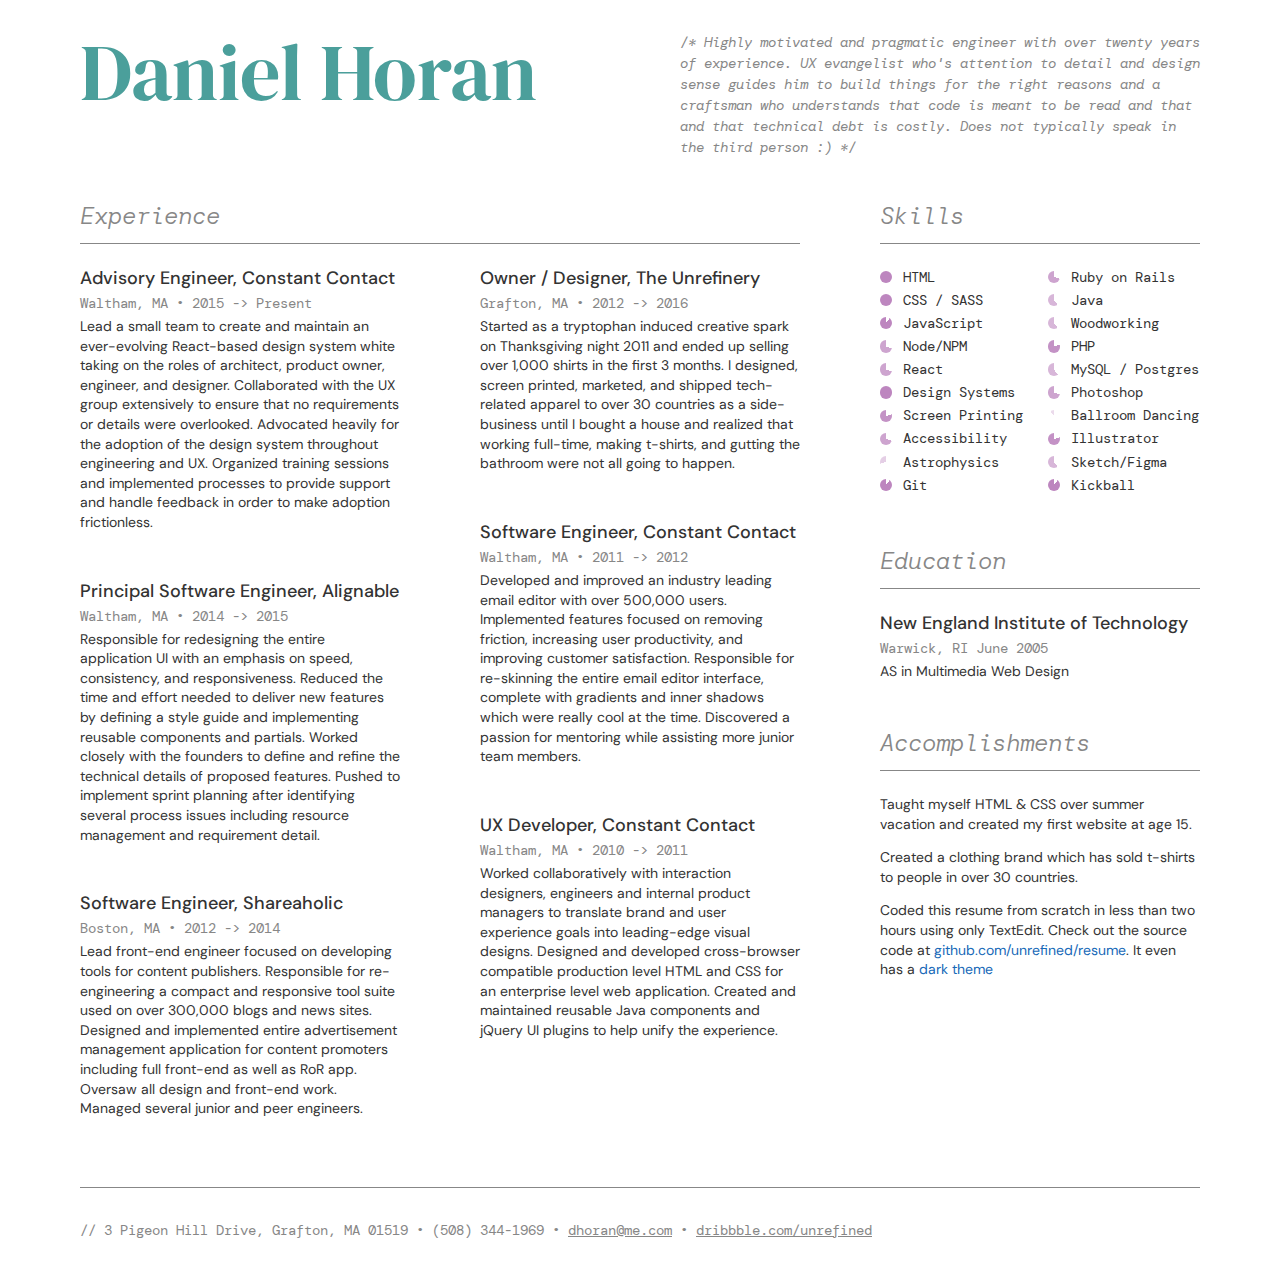
==== index.html @ f0acb0a6 "update content" ====
<!--

Greetings from behind the curtain!

Thanks for stopping by. Please take a look around. I hope that everything is to your liking but remember: nothing lasts, nothing is finished, nothing is perfect.

-->

<html lang="en">
  <head>
    <title>Daniel Horan's Resume</title>
    <meta charset="utf-8" />
    <meta name="viewport" content="width=device-width, initial-scale=1.0" />
    <link href="https://fonts.gstatic.com" rel="preconnect">
    <link
      href="https://fonts.googleapis.com/css2?family=DM+Mono:ital,wght@0,300;0,400;0,500;1,300;1,400;1,500&display=swap"
      rel="stylesheet">
    <link href="https://fonts.googleapis.com/css2?family=DM+Serif+Display:ital@0;1&display=swap" rel="stylesheet">
    <link
      href="https://fonts.googleapis.com/css2?family=DM+Sans:ital,wght@0,400;0,500;0,700;1,400;1,500;1,700&family=DM+Serif+Display:ital@0;1&display=swap"
      rel="stylesheet">
    <link rel="stylesheet" href="main.css">
    <script>
      const switchTheme = (e) => {
        const toggle = document.getElementById('toggle');
        toggle.innerText = toggle.innerText === 'light theme' ? 'dark theme' : 'light theme';
        document.body.className = document.body.className === '' ? 'dark' : '';
    }
    </script>
  </head>
  <body>
    <div class="grid-container">
      <h1 class="name" onClick="switchTheme(event)">Daniel <span>Horan</span></h1>
      <blockquote class="quote">/* Highly motivated and pragmatic engineer with over twenty years of experience. UX evangelist who's attention to detail and design sense guides him to build things for the right reasons and a craftsman who understands that code is meant to be read and that and that technical debt is costly. Does not typically speak in the third person :) */
      </blockquote>
      <main class="main">
        <section>
          <h2>Experience</h2>

          <div class="experience">
            <article>
              <h3>Advisory Engineer, Constant Contact</h3>
              <h4>Waltham, MA • 2015 -> Present</h4>
              <p>Lead a small team to create and maintain an ever-evolving React-based design system white taking on the roles of architect, product owner, engineer, and designer. Collaborated with the UX group extensively to ensure that no requirements or details were overlooked. Advocated heavily for the adoption of the design system throughout engineering and UX. Organized training sessions and implemented processes to provide support and handle feedback in order to make adoption frictionless.</p>
            </article>

            <article>
              <h3>Principal Software Engineer, Alignable</h3>
              <h4>Waltham, MA • 2014 -> 2015</h4>
              <p>Responsible for redesigning the entire application UI with an emphasis on speed, consistency, and responsiveness. Reduced the time and effort needed to deliver new features by defining a style guide and implementing reusable components and partials. Worked closely with the founders to define and refine the technical details of proposed features. Pushed to implement sprint planning after identifying several process issues including resource management and requirement detail.</p>
            </article>

            <article>
              <h3>Software Engineer, Shareaholic</h3>
              <h4>Boston, MA • 2012 -> 2014</h4>
              <p>Lead front-end engineer focused on developing tools for content publishers. Responsible for re-engineering a compact and responsive tool suite used on over 300,000 blogs and news sites. Designed and implemented entire advertisement management application for content promoters including full front-end as well as RoR app. Oversaw all design and front-end work. Managed several junior and peer engineers.</p>
            </article>

            <article>
              <h3>Owner / Designer, The Unrefinery</h3>
              <h4>Grafton, MA • 2012 -> 2016</h4>
              <p>Started as a tryptophan induced creative spark on Thanksgiving night 2011 and ended up selling over 1,000 shirts in the first 3 months. I designed, screen printed, marketed, and shipped tech-related apparel to over 30 countries as a side-business until I bought a house and realized that working full-time, making t-shirts, and gutting the bathroom were not all going to happen.</p>
            </article>

            <article>
              <h3>Software Engineer, Constant Contact</h3>
              <h4>Waltham, MA • 2011 -> 2012</h4>
              <p>Developed and improved an industry leading email editor with over 500,000 users. Implemented features focused on removing friction, increasing user productivity, and improving customer satisfaction. Responsible for re-skinning the entire email editor interface, complete with gradients and inner shadows which were really cool at the time. Discovered a passion for mentoring while assisting more junior team members.</p>
            </article>

            <article>
              <h3>UX Developer, Constant Contact</h3>
              <h4>Waltham, MA • 2010 -> 2011</h4>
              <p>Worked collaboratively with interaction designers, engineers and internal product managers to translate brand and user experience goals into leading-edge visual designs. Designed and developed cross-browser compatible production level HTML and CSS for an enterprise level web application. Created and maintained reusable Java components and jQuery UI plugins to help unify the experience.</p>
            </article>

          </div>
        </section>
      </main>

      <aside class="aside">
        <section>
          <h2>Skills</h2>
          <ul class="skills">
            <li data-proficiency="100">HTML</li>
            <li data-proficiency="100">CSS / SASS</li>
            <li data-proficiency="90">JavaScript</li>
            <li data-proficiency="70">Node/NPM</li>
            <li data-proficiency="70">React</li>
            <li data-proficiency="100">Design Systems</li>
            <li data-proficiency="80">Screen Printing</li>
            <li data-proficiency="70">Accessibility</li>
            <li data-proficiency="30">Astrophysics</li>
            <li data-proficiency="90">Git</li>
            <li data-proficiency="70">Ruby on Rails</li>
            <li data-proficiency="60">Java</li>
            <li data-proficiency="60">Woodworking</li>
            <li data-proficiency="80">PHP</li>
            <li data-proficiency="60">MySQL / Postgres</li>
            <li data-proficiency="70">Photoshop</li>
            <li data-proficiency="10">Ballroom Dancing</li>
            <li data-proficiency="80">Illustrator</li>
            <li data-proficiency="60">Sketch/Figma</li>
            <li data-proficiency="90">Kickball</li>
          </ul>
        </section>

        <section class="education">
          <h2>Education</h2>
          <article>
            <h3>New England Institute of Technology</h3>
            <h4>Warwick, RI June 2005</h4>
            <p>AS in Multimedia Web Design</p>
          </article>
        </section>

        <section>
          <h2>Accomplishments</h2>
          <ul class="accomplishments">
            <li>Taught myself HTML & CSS over summer vacation and created my first website at age 15.</li>
            <li>Created a clothing brand which has sold t-shirts to people in over 30 countries.</li>
            <li>Coded this resume from scratch in less than two hours using only TextEdit. Check out the source code at <a href="https://github.com/unrefined/resume">github.com/unrefined/resume</a>. It even has a <span class="link" id="toggle" onclick="switchTheme(event, true)">dark theme</span></li>
          </ul>
        </section>

      </aside>

      <footer>
        <span class="address">3 Pigeon Hill Drive, Grafton, MA 01519</span>
        <span class="telephone">(508) 344-1969</span>
        <span><a href="mailto:dhoran@me.com">dhoran@me.com</a></span>
        <span><a href="https://dribbble.com/unrefined">dribbble.com/unrefined</a></span>
      </footer>
    </div>
  </body>
</html>
---- main.css ----
/* Variables */
:root {
  --white: #ffffff;
  --black: #333333;
  --gray: #878787;
  --blue: #1769b8;
  --green: #4b9f9b;
  --purple: #bd86bf;
  --orange: #f8bb3c;
  --red: #eb5d5f;

  --type-body: 'DM Sans', sans-serif;
  --type-heading: 'DM Serif Display', serif;
  --type-mono: 'DM Mono', monospace;

  --body-bg: var(--white);
  --body-color: var(--black);
  --pie-color: var(--purple);
  --link-color: var(--blue);
}

/* Dark Theme overrides */
@media only screen {
  .dark {
    --white: #ececec;
    --gray: #a7a7a7;
    --green: #57b6b2;
    --blue: #2991f6;
    --body-bg: #1b1d22;
    --body-color: var(--white);
    --link-color: var(--blue);
  }
}

/* Reset */
* {
  margin: 0;
  padding: 0;
  outline: 0;
  font-size: 1em;
  font-weight: normal;
  font-style: normal;
  border: 0;
  text-decoration: none;
  list-style-type: none
}

body {
  font-family: var(--type-body);
  background-color: var(--body-bg);
  color: var(--body-color);
  font-size: 16px;
  font-weight: 400;
  line-height: 1.4;
}

/* Grid layout */
.grid-container {
  padding: 2em;
  display: grid;
  grid-template-columns: 1fr;
  grid-template-rows: auto auto auto auto auto;
  gap: 2em 5em;
  grid-template-areas:
      "name"
      "quote"
      "main"
      "aside"
      "footer";
}

.name {
  grid-area: name;
}

.quote {
  grid-area: quote;
  align-self: center;
}

.main {
  grid-area: main;
}

.aside {
  grid-area: aside;
}

footer {
  grid-area: footer;
  color: var(--gray);
  border-top: 1px solid var(--gray);
  padding-top: 2em;
  font-family: var(--type-mono);
  font-size: 0.875em;
  line-height: 2;
}

footer::before {
  content: "/* "
}

footer::after {
  content: " */"
}

footer > * {
  display: block;
}

/* Headings */
h1 {
  font-family: var(--type-heading);
  font-size: 5em;
  font-weight: 500;
  line-height: 1;
  color: var(--green);
}

h1 span {
  color: var(--green);
}

h2 {
  font-size: 1.5em;
  font-weight: 100;
  font-style: italic;
  border-bottom: 1px solid var(--gray);
  line-height: 1.2;
  padding: 0.5em 0;
  margin-bottom: 1em;
  color: var(--gray);
  font-family: var(--type-mono);
}

h3 {
  font-size: 1.125em;
  font-weight: 500;
  line-height: 1.2;
  margin-bottom: 0.25em;
}

h4 {
  font-family: var(--type-mono);
  font-size: 0.875em;
  color: var(--gray);
  margin-bottom: 0.25em;
}

/* Elements */

blockquote {
  font-size: 0.875em;
  color: var(--gray);
  font-style: italic;
  line-height: 1.5;
  font-family: var(--type-mono);
}

p {
  font-size: .875em;
}

a, .link {
  color: var(--link-color);
  cursor: pointer;
}

footer a, footer .link {
  color: inherit;
  text-decoration: underline;
  cursor: pointer;
}

section {
  margin-bottom: 2.25em;
}

article {
  break-inside: avoid;
}

article:not(:last-child) {
  margin-bottom: 3em;
}

p:not(:last-of-type) {
  margin-bottom: 1em;
}

.experience {
  columns: 1;
  column-gap: 5em;
}

.skills {
  columns: 1;
  column-gap: 1em;
}

.skills li {
  display: flex;
  flex-direction: row;
  margin-bottom: 0.5em;
  font-size: 1em;
  font-family: var(--type-mono);
  position: relative;
}

.accomplishments li {
  margin-bottom: 1em;
  font-size: .875em;
}

[data-proficiency]::before {
  position: relative;
  top: 0.2rem;
  content: "";
  display: block;
  flex: 0 0 auto;
  width: 1em;
  height: 1em;
  border-radius: 50%;
  margin-right: 0.75em;
}

[data-proficiency="100"]::before {
  background: var(--pie-color);
}

[data-proficiency="90"]::before {
  background: conic-gradient(var(--body-bg) 0, var(--body-bg) 10%, var(--pie-color) 10%, var(--pie-color) 100%);
}

[data-proficiency="80"]::before {
  opacity: 0.9;
  background: conic-gradient(var(--body-bg) 0, var(--body-bg) 20%, var(--pie-color) 20%, var(--pie-color) 100%);
}

[data-proficiency="70"]::before {
  opacity: 0.75;
  background: conic-gradient(var(--body-bg) 0, var(--body-bg) 30%, var(--pie-color) 30%, var(--pie-color) 100%);
}

[data-proficiency="60"]::before {
  opacity: 0.6;
  background: conic-gradient(var(--body-bg) 0, var(--body-bg) 40%, var(--pie-color) 40%, var(--pie-color) 100%);
}

[data-proficiency="50"]::before {
  opacity: 0.45;
  background: conic-gradient(var(--body-bg) 0, var(--body-bg) 50%, var(--pie-color) 50%, var(--pie-color) 100%);
}

[data-proficiency="30"]::before {
  opacity: 0.4;
  background: conic-gradient(var(--body-bg) 0, var(--body-bg) 70%, var(--pie-color) 70%, var(--pie-color) 100%);
}

[data-proficiency="10"]::before {
  opacity: 0.3;
  background: conic-gradient(var(--body-bg) 0, var(--body-bg) 90%, var(--pie-color) 90%, var(--pie-color) 100%);
}

@media print, screen and (min-width: 800px) {
  .grid-container {
    padding: 2em 5em;
    grid-template-columns: 1fr 1fr 1fr 1fr 1fr 1fr;
    grid-template-rows: auto 1fr auto;
    gap: 2em 5em;
    grid-template-areas:
      "name name name quote quote quote"
      "main main main main aside aside"
      "footer footer footer footer footer footer";
  }

  .skills li {
    font-size: 0.875em;
    margin-bottom: 0.25em;
  }

  [data-proficiency]::before {
    width: 0.875em;
    height: 0.875em;
    margin-right: 0.75em;
  }

  footer > * {
    display: inline;
  }


  footer > *:not(:first-child)::before {
    content: " • ";
  }

  footer::before {
    content: "// "
  }

  footer::after {
    content: ""
  }
}

@media print, screen and (min-width: 1000px) {
  .experience {
    columns: 2;
  }
}

@media print, screen and (min-width: 1200px) {
  .skills {
    columns: 2;
  }
}


@media print {
  @page { size: landscape }
  * {
    -webkit-print-color-adjust: exact;
    print-color-adjust: exact;
  }
  body {
    font-size: 10px;
  }
}
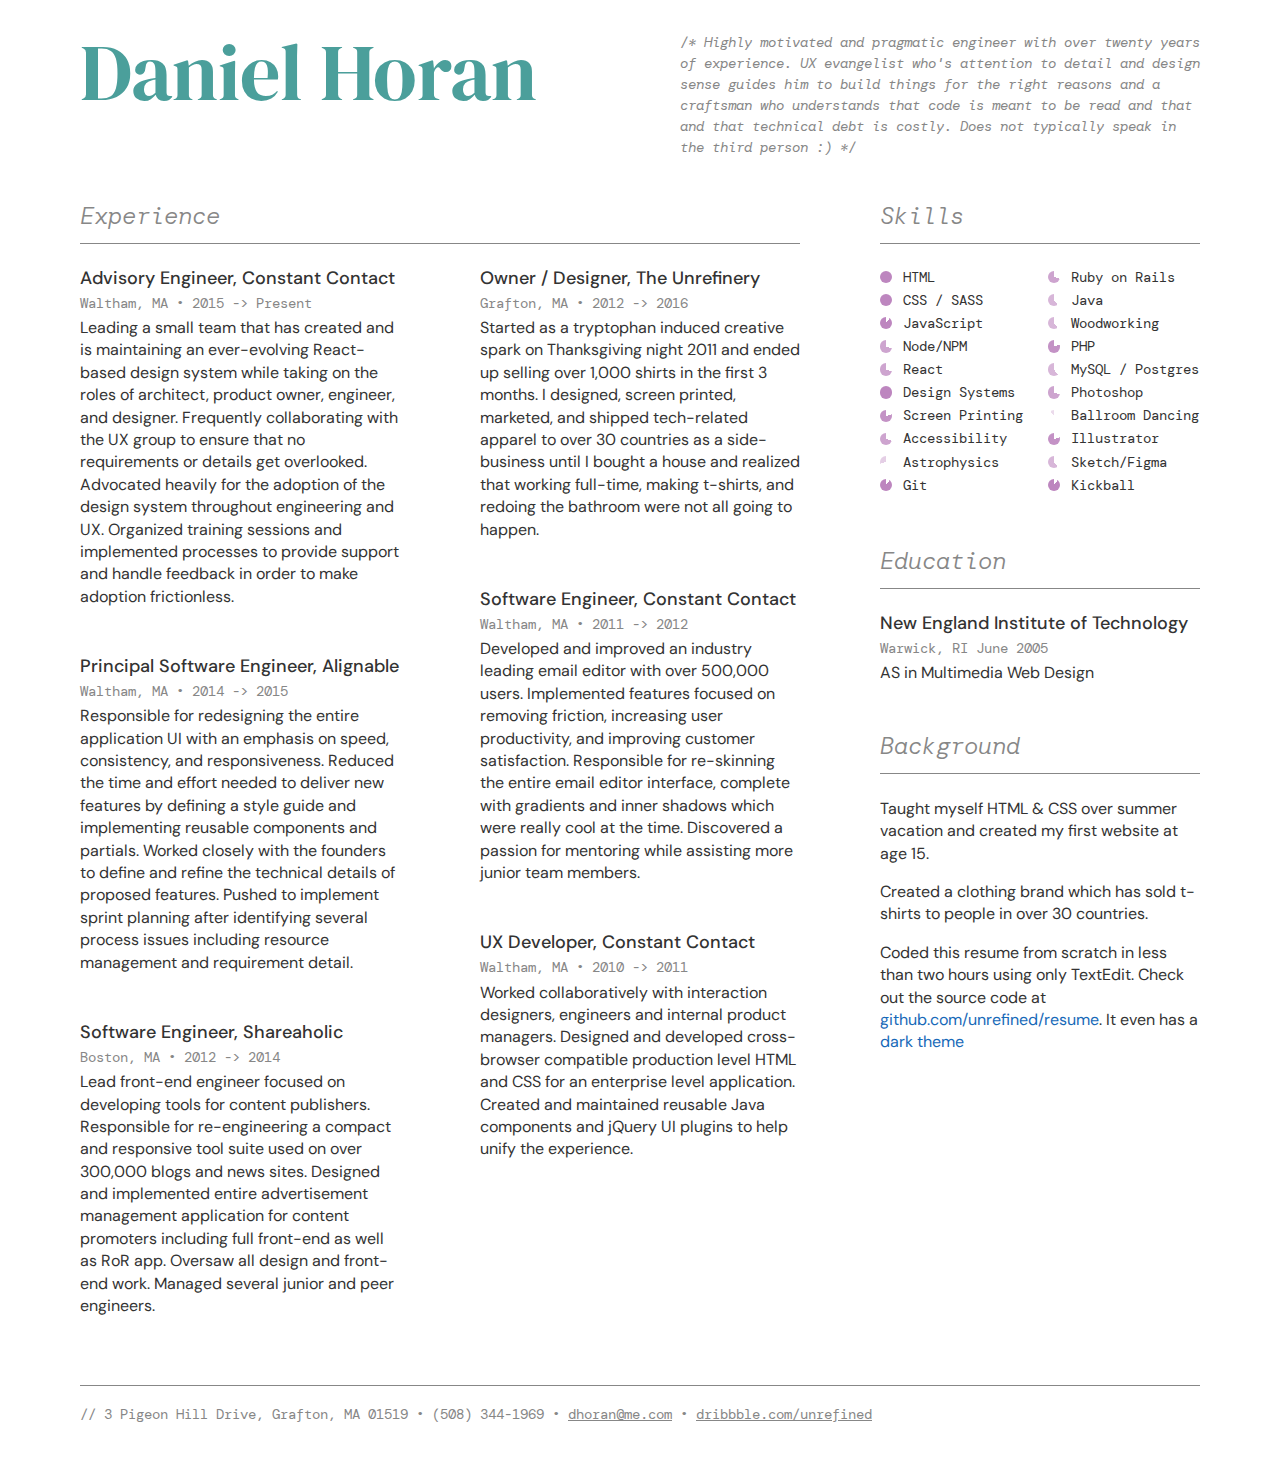
==== commit 97c04c9b: "add favicon" ====
--- a/index.html
+++ b/index.html
@@ -11,6 +11,11 @@
     <title>Daniel Horan's Resume</title>
     <meta charset="utf-8" />
     <meta name="viewport" content="width=device-width, initial-scale=1.0" />
+    <link rel="apple-touch-icon" sizes="144x144" href="icons/apple-touch-icon.png">
+    <link rel="icon" type="image/png" sizes="32x32" href="icons/favicon-32x32.png">
+    <link rel="icon" type="image/png" sizes="16x16" href="icons/favicon-16x16.png">
+    <link rel="mask-icon" href="icons/safari-pinned-tab.svg" color="#5bbad5">
+    <meta name="theme-color" content="#ffffff">
     <link href="https://fonts.gstatic.com" rel="preconnect">
     <link
       href="https://fonts.googleapis.com/css2?family=DM+Mono:ital,wght@0,300;0,400;0,500;1,300;1,400;1,500&display=swap"
@@ -41,7 +46,7 @@
             <article>
               <h3>Advisory Engineer, Constant Contact</h3>
               <h4>Waltham, MA • 2015 -> Present</h4>
-              <p>Lead a small team to create and maintain an ever-evolving React-based design system white taking on the roles of architect, product owner, engineer, and designer. Collaborated with the UX group extensively to ensure that no requirements or details were overlooked. Advocated heavily for the adoption of the design system throughout engineering and UX. Organized training sessions and implemented processes to provide support and handle feedback in order to make adoption frictionless.</p>
+              <p>Leading a small team that has created and is maintaining an ever-evolving React-based design system while taking on the roles of architect, product owner, engineer, and designer. Frequently collaborating with the UX group to ensure that no requirements or details get overlooked. Advocated heavily for the adoption of the design system throughout engineering and UX. Organized training sessions and implemented processes to provide support and handle feedback in order to make adoption frictionless.</p>
             </article>
 
             <article>
@@ -59,7 +64,7 @@
             <article>
               <h3>Owner / Designer, The Unrefinery</h3>
               <h4>Grafton, MA • 2012 -> 2016</h4>
-              <p>Started as a tryptophan induced creative spark on Thanksgiving night 2011 and ended up selling over 1,000 shirts in the first 3 months. I designed, screen printed, marketed, and shipped tech-related apparel to over 30 countries as a side-business until I bought a house and realized that working full-time, making t-shirts, and gutting the bathroom were not all going to happen.</p>
+              <p>Started as a tryptophan induced creative spark on Thanksgiving night 2011 and ended up selling over 1,000 shirts in the first 3 months. I designed, screen printed, marketed, and shipped tech-related apparel to over 30 countries as a side-business until I bought a house and realized that working full-time, making t-shirts, and redoing the bathroom were not all going to happen.</p>
             </article>
 
             <article>
@@ -71,7 +76,7 @@
             <article>
               <h3>UX Developer, Constant Contact</h3>
               <h4>Waltham, MA • 2010 -> 2011</h4>
-              <p>Worked collaboratively with interaction designers, engineers and internal product managers to translate brand and user experience goals into leading-edge visual designs. Designed and developed cross-browser compatible production level HTML and CSS for an enterprise level web application. Created and maintained reusable Java components and jQuery UI plugins to help unify the experience.</p>
+              <p>Worked collaboratively with interaction designers, engineers and internal product managers. Designed and developed cross-browser compatible production level HTML and CSS for an enterprise level application. Created and maintained reusable Java components and jQuery UI plugins to help unify the experience.</p>
             </article>
 
           </div>
@@ -115,8 +120,8 @@
         </section>
 
         <section>
-          <h2>Accomplishments</h2>
-          <ul class="accomplishments">
+          <h2>Background</h2>
+          <ul class="bio">
             <li>Taught myself HTML & CSS over summer vacation and created my first website at age 15.</li>
             <li>Created a clothing brand which has sold t-shirts to people in over 30 countries.</li>
             <li>Coded this resume from scratch in less than two hours using only TextEdit. Check out the source code at <a href="https://github.com/unrefined/resume">github.com/unrefined/resume</a>. It even has a <span class="link" id="toggle" onclick="switchTheme(event, true)">dark theme</span></li>
--- a/main.css
+++ b/main.css
@@ -90,7 +90,7 @@
   grid-area: footer;
   color: var(--gray);
   border-top: 1px solid var(--gray);
-  padding-top: 2em;
+  padding-top: 1em;
   font-family: var(--type-mono);
   font-size: 0.875em;
   line-height: 2;
@@ -157,10 +157,6 @@
   font-family: var(--type-mono);
 }
 
-p {
-  font-size: .875em;
-}
-
 a, .link {
   color: var(--link-color);
   cursor: pointer;
@@ -207,9 +203,8 @@
   position: relative;
 }
 
-.accomplishments li {
+.bio li {
   margin-bottom: 1em;
-  font-size: .875em;
 }
 
 [data-proficiency]::before {
@@ -289,7 +284,6 @@
     display: inline;
   }
 
-
   footer > *:not(:first-child)::before {
     content: " • ";
   }
@@ -301,6 +295,7 @@
   footer::after {
     content: ""
   }
+
 }
 
 @media print, screen and (min-width: 1000px) {
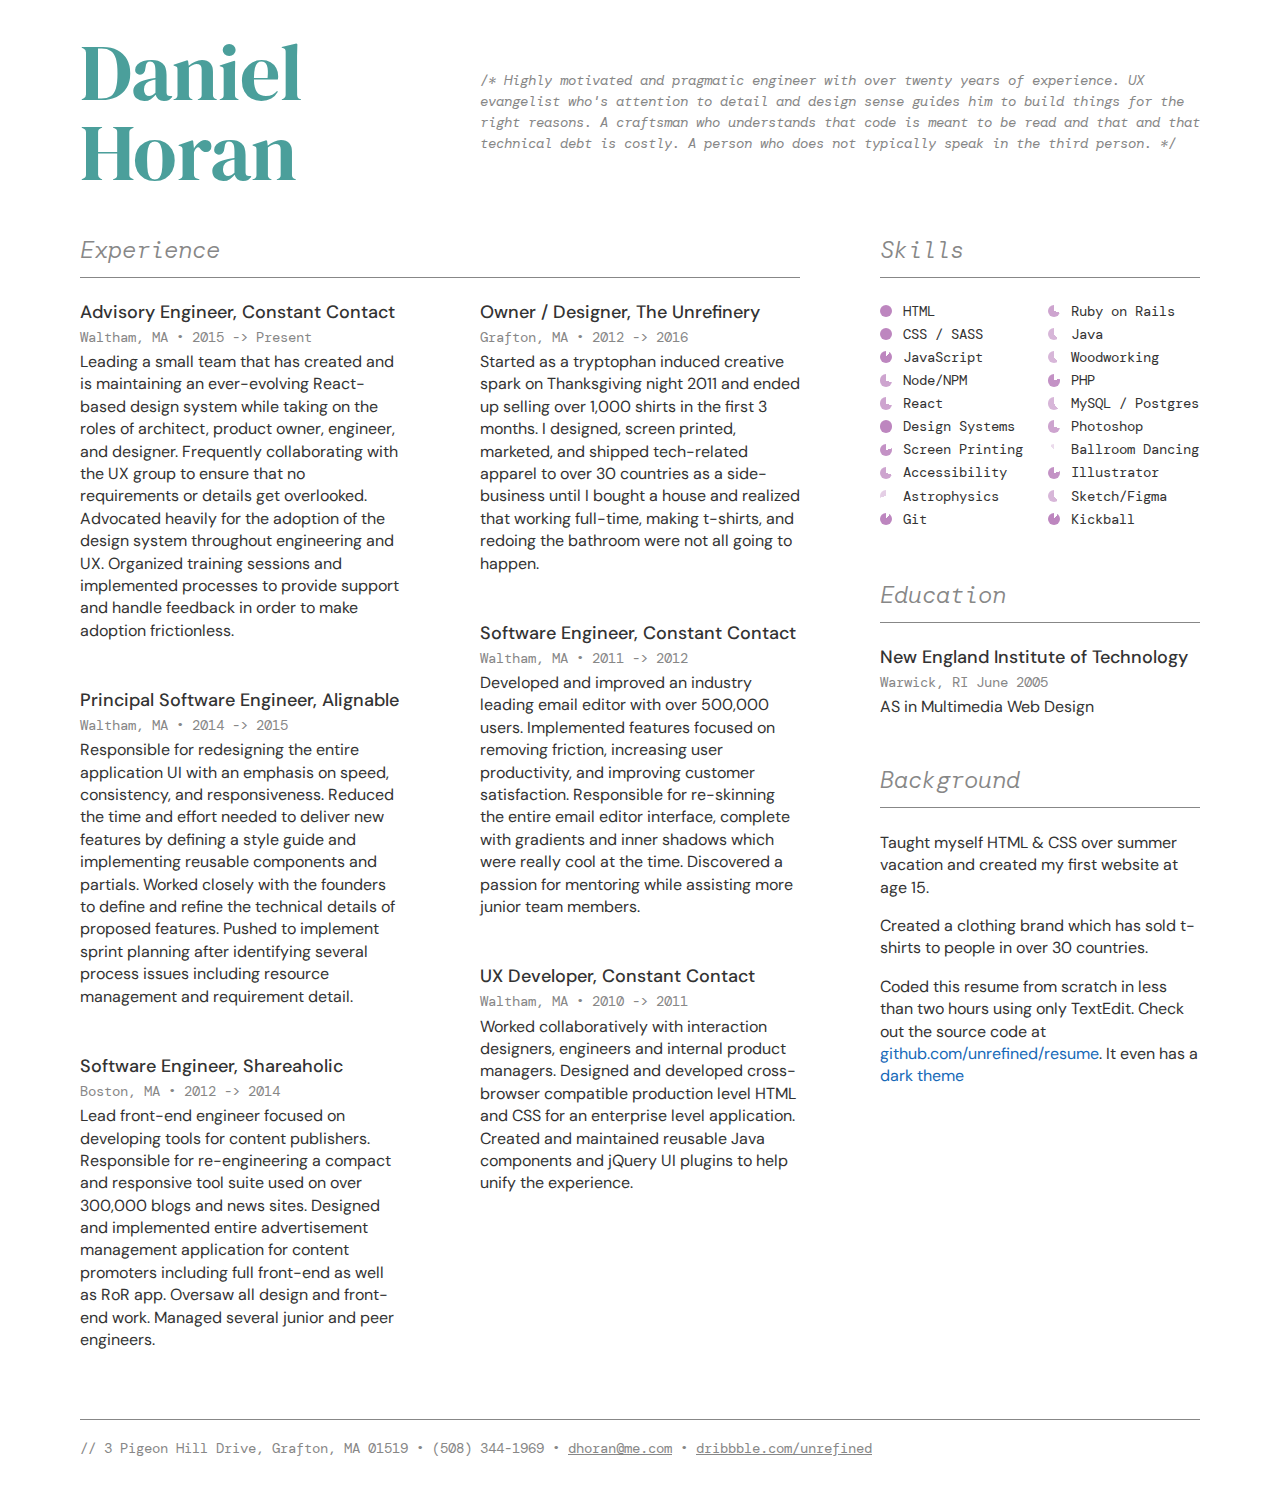
==== commit 9a34320c: "more wordsmithing" ====
--- a/index.html
+++ b/index.html
@@ -36,7 +36,7 @@
   <body>
     <div class="grid-container">
       <h1 class="name" onClick="switchTheme(event)">Daniel <span>Horan</span></h1>
-      <blockquote class="quote">/* Highly motivated and pragmatic engineer with over twenty years of experience. UX evangelist who's attention to detail and design sense guides him to build things for the right reasons and a craftsman who understands that code is meant to be read and that and that technical debt is costly. Does not typically speak in the third person :) */
+      <blockquote class="quote">/* Highly motivated and pragmatic engineer with over twenty years of experience. UX evangelist who's attention to detail and design sense guides him to build things for the right reasons. A craftsman who understands that code is meant to be read and that and that technical debt is costly. A person who does not typically speak in the third person. */
       </blockquote>
       <main class="main">
         <section>
--- a/main.css
+++ b/main.css
@@ -264,7 +264,7 @@
     grid-template-rows: auto 1fr auto;
     gap: 2em 5em;
     grid-template-areas:
-      "name name name quote quote quote"
+      "name name quote quote quote quote"
       "main main main main aside aside"
       "footer footer footer footer footer footer";
   }
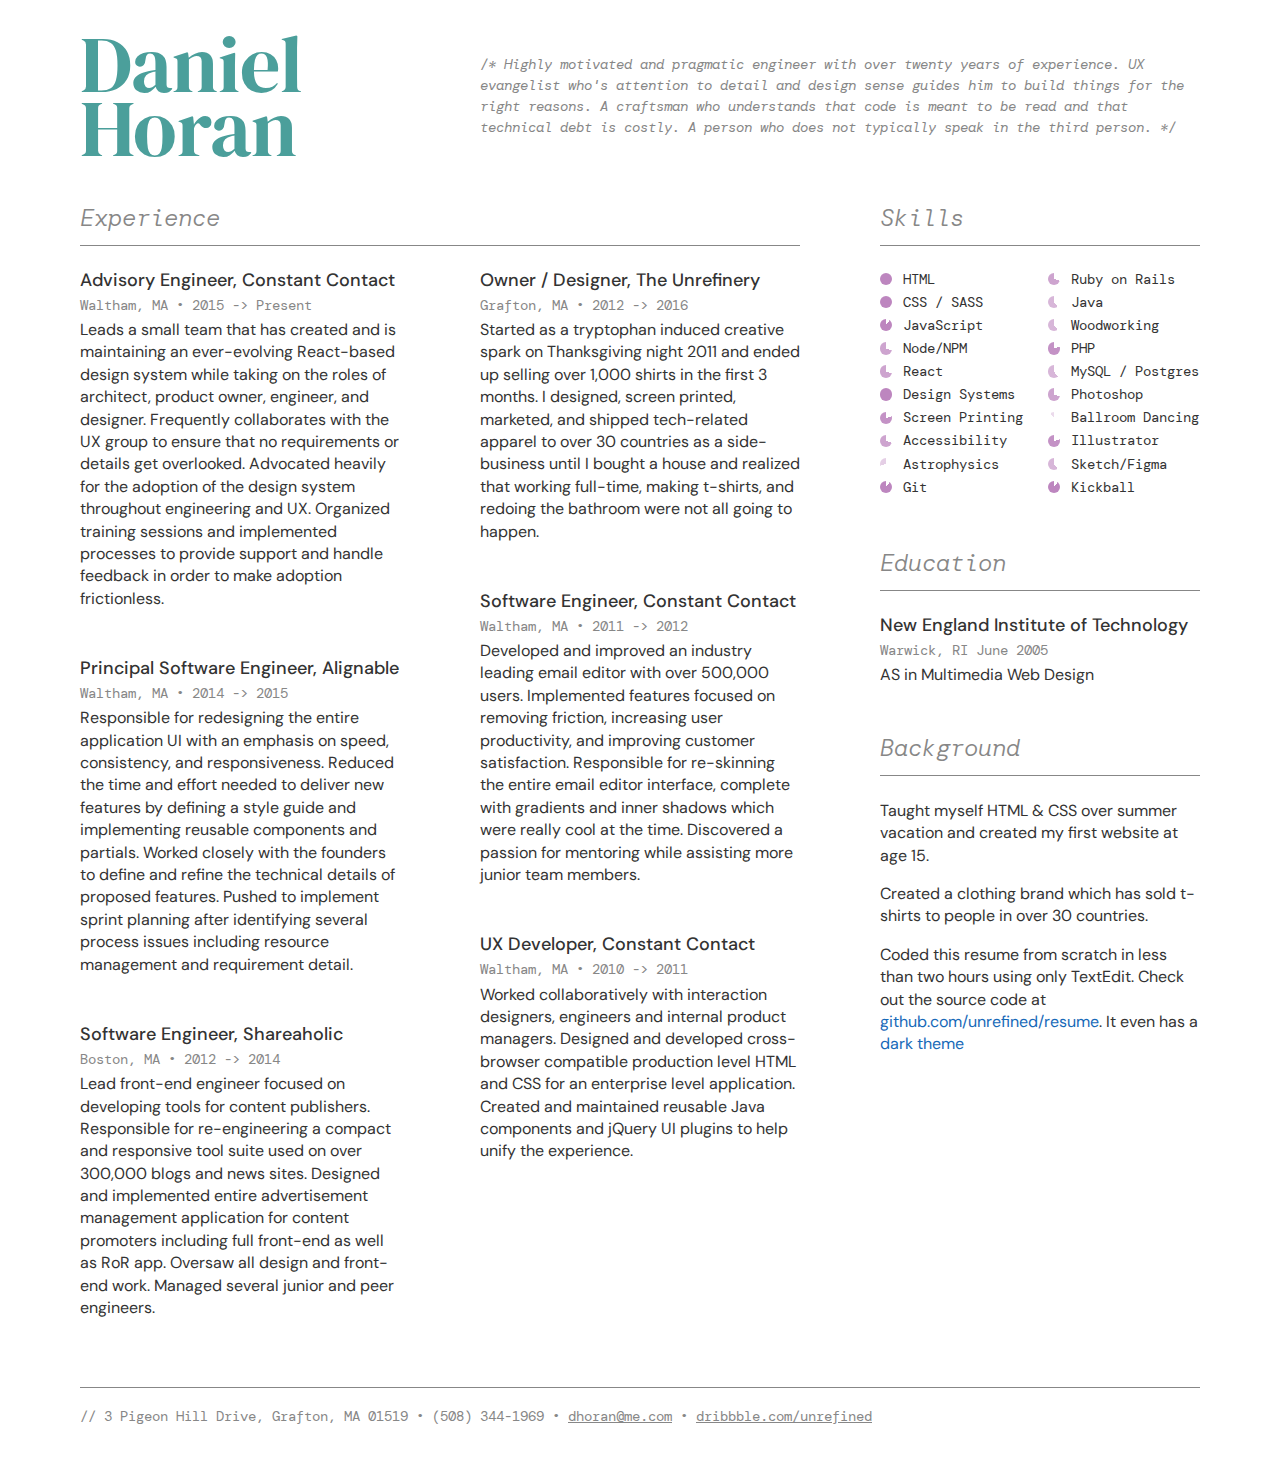
==== commit 8d6cc6d6: "fix typos" ====
--- a/index.html
+++ b/index.html
@@ -36,7 +36,7 @@
   <body>
     <div class="grid-container">
       <h1 class="name" onClick="switchTheme(event)">Daniel <span>Horan</span></h1>
-      <blockquote class="quote">/* Highly motivated and pragmatic engineer with over twenty years of experience. UX evangelist who's attention to detail and design sense guides him to build things for the right reasons. A craftsman who understands that code is meant to be read and that and that technical debt is costly. A person who does not typically speak in the third person. */
+      <blockquote class="quote">/* Highly motivated and pragmatic engineer with over twenty years of experience. UX evangelist who's attention to detail and design sense guides him to build things for the right reasons. A craftsman who understands that code is meant to be read and that technical debt is costly. A person who does not typically speak in the third person. */
       </blockquote>
       <main class="main">
         <section>
@@ -46,7 +46,7 @@
             <article>
               <h3>Advisory Engineer, Constant Contact</h3>
               <h4>Waltham, MA • 2015 -> Present</h4>
-              <p>Leading a small team that has created and is maintaining an ever-evolving React-based design system while taking on the roles of architect, product owner, engineer, and designer. Frequently collaborating with the UX group to ensure that no requirements or details get overlooked. Advocated heavily for the adoption of the design system throughout engineering and UX. Organized training sessions and implemented processes to provide support and handle feedback in order to make adoption frictionless.</p>
+              <p>Leads a small team that has created and is maintaining an ever-evolving React-based design system while taking on the roles of architect, product owner, engineer, and designer. Frequently collaborates with the UX group to ensure that no requirements or details get overlooked. Advocated heavily for the adoption of the design system throughout engineering and UX. Organized training sessions and implemented processes to provide support and handle feedback in order to make adoption frictionless.</p>
             </article>
 
             <article>
--- a/main.css
+++ b/main.css
@@ -113,7 +113,7 @@
   font-family: var(--type-heading);
   font-size: 5em;
   font-weight: 500;
-  line-height: 1;
+  line-height: 0.8;
   color: var(--green);
 }
 
@@ -312,7 +312,7 @@
 
 
 @media print {
-  @page { size: landscape }
+  @page { size: landscape; }
   * {
     -webkit-print-color-adjust: exact;
     print-color-adjust: exact;
@@ -320,5 +320,12 @@
   body {
     font-size: 10px;
   }
-}
-
+  .grid-container {
+    padding: 1em 1em;
+    grid-template-areas:
+      "name name name quote quote quote"
+      "main main main main aside aside"
+      "footer footer footer footer footer footer";
+  }
+}
+
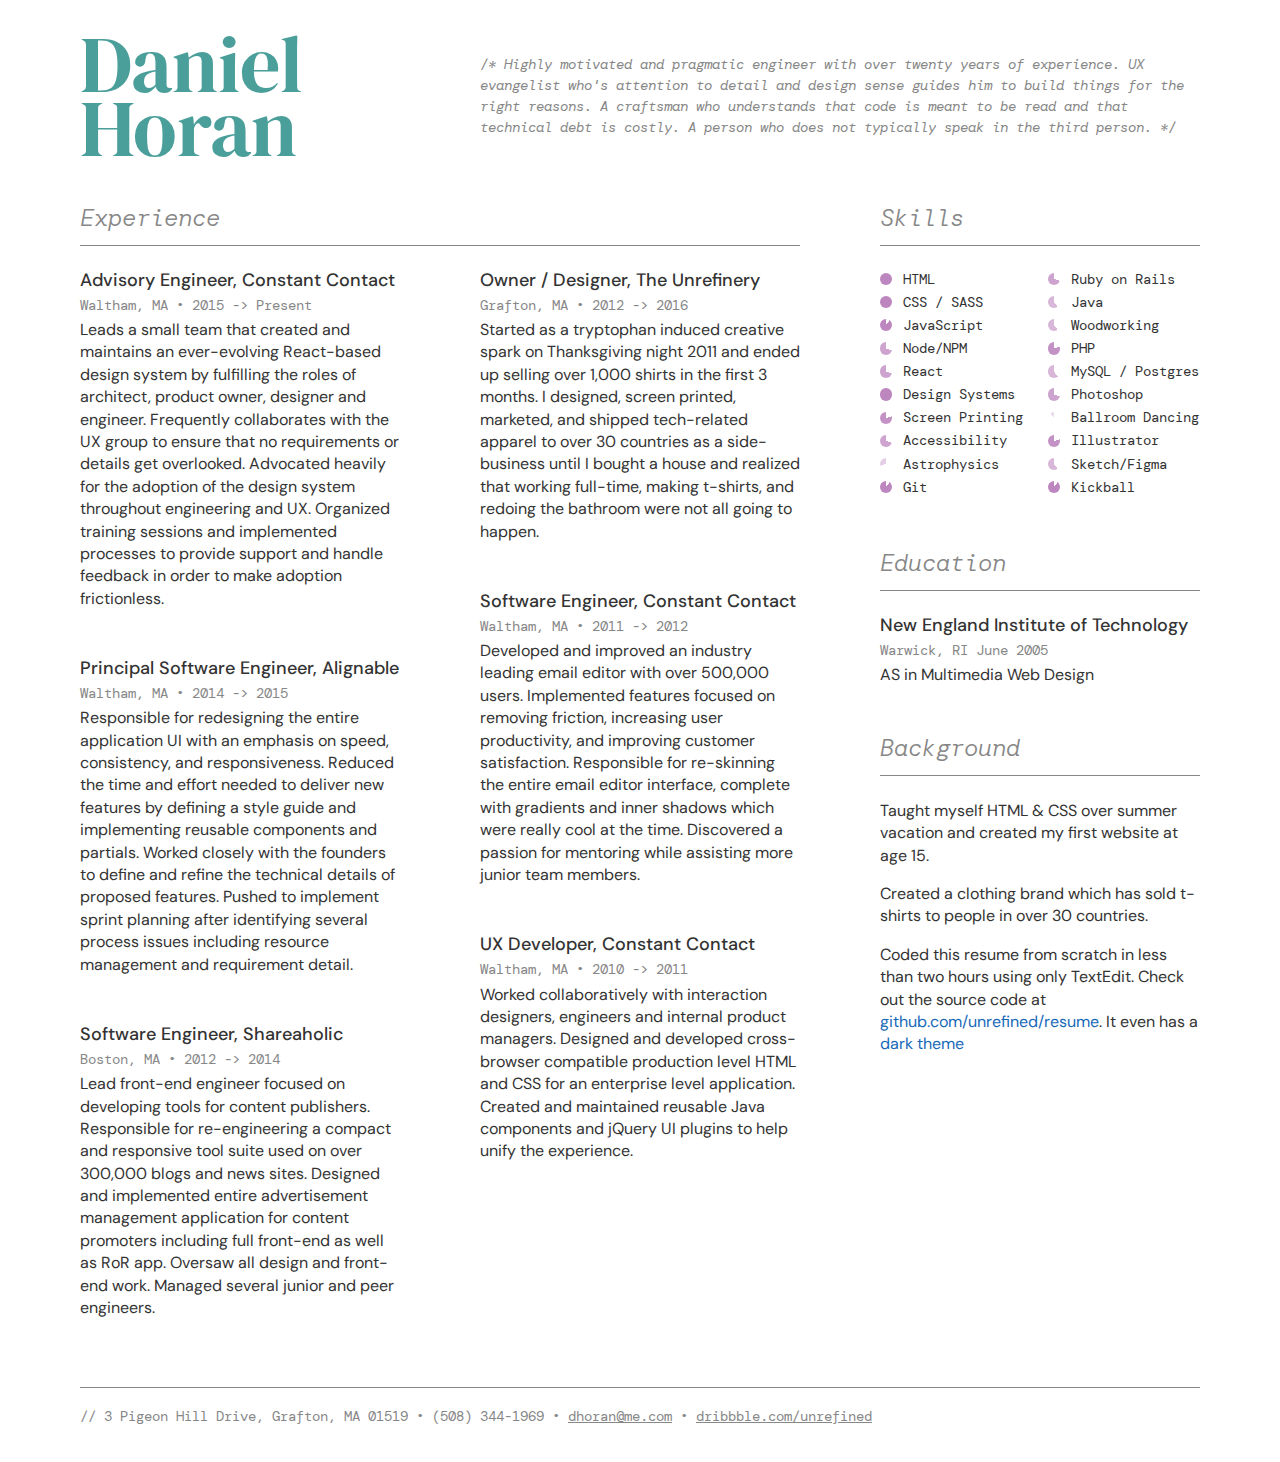
==== commit 36734cb9: "wordsmithing" ====
--- a/index.html
+++ b/index.html
@@ -46,7 +46,7 @@
             <article>
               <h3>Advisory Engineer, Constant Contact</h3>
               <h4>Waltham, MA • 2015 -> Present</h4>
-              <p>Leads a small team that has created and is maintaining an ever-evolving React-based design system while taking on the roles of architect, product owner, engineer, and designer. Frequently collaborates with the UX group to ensure that no requirements or details get overlooked. Advocated heavily for the adoption of the design system throughout engineering and UX. Organized training sessions and implemented processes to provide support and handle feedback in order to make adoption frictionless.</p>
+              <p>Leads a small team that created and maintains an ever-evolving React-based design system by fulfilling the roles of architect, product owner, designer and engineer. Frequently collaborates with the UX group to ensure that no requirements or details get overlooked. Advocated heavily for the adoption of the design system throughout engineering and UX. Organized training sessions and implemented processes to provide support and handle feedback in order to make adoption frictionless.</p>
             </article>
 
             <article>
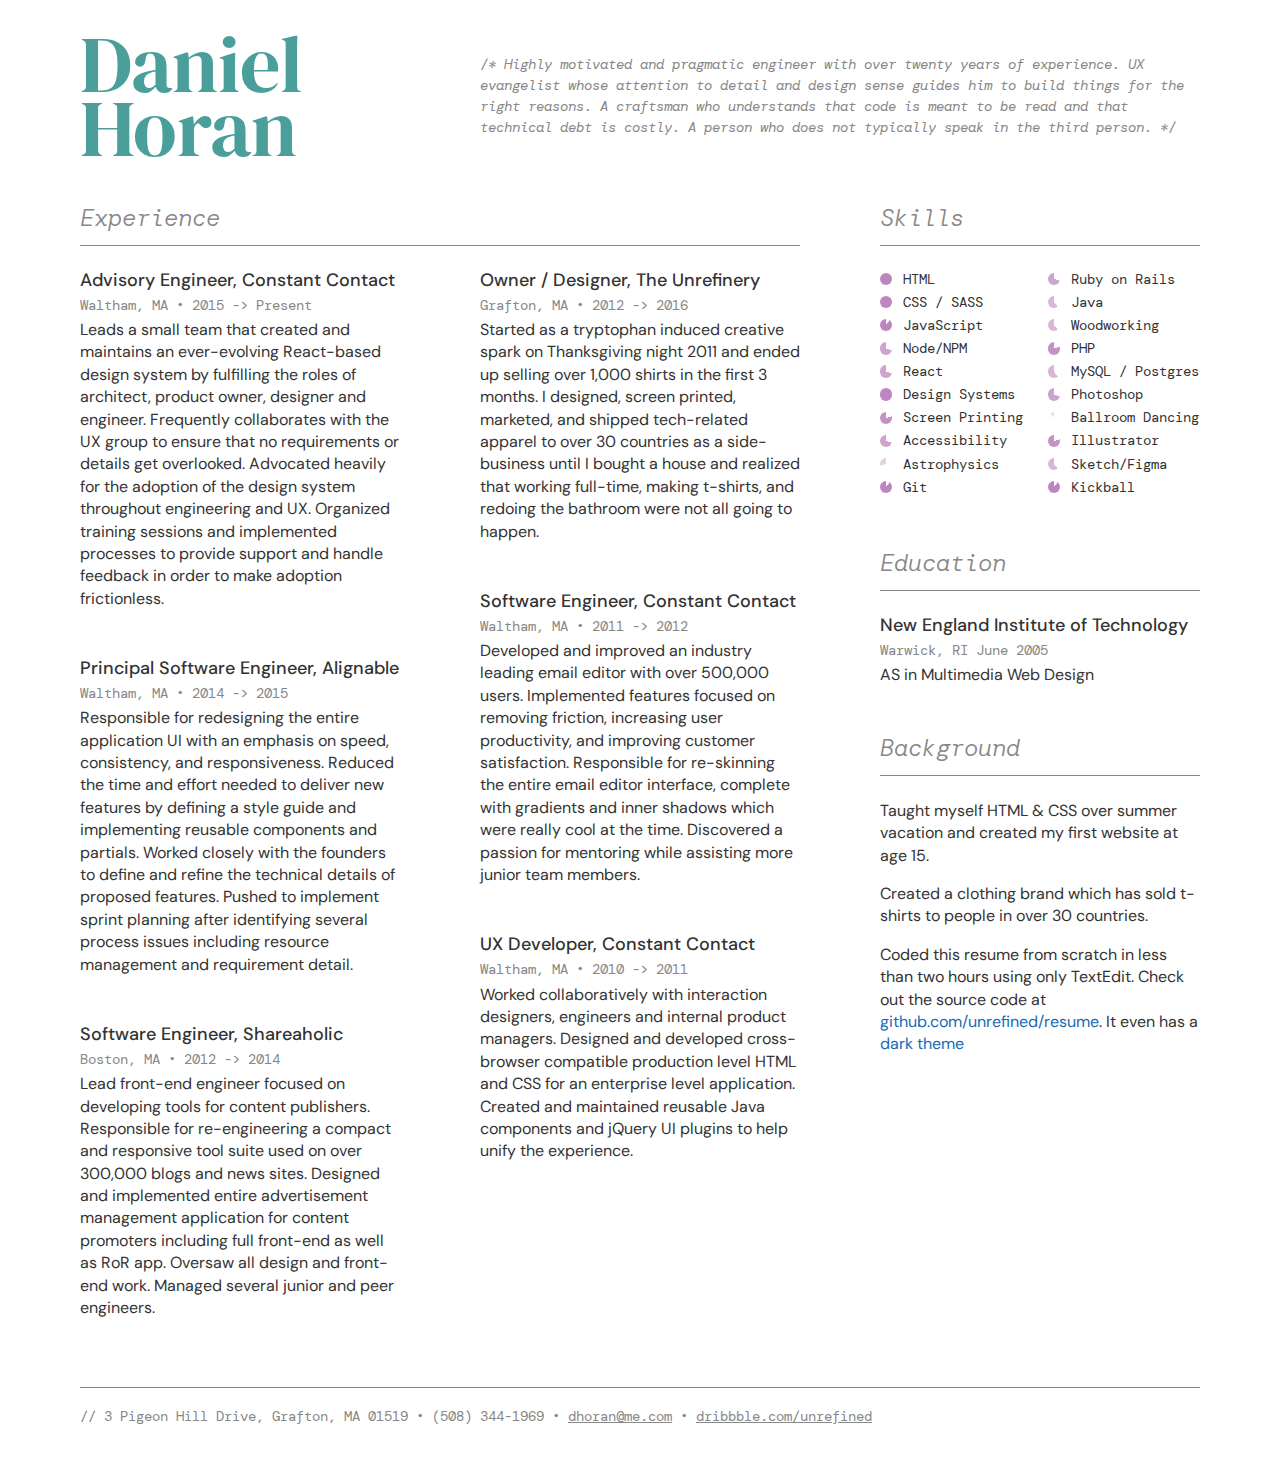
==== commit 42e1d297: "fix typo" ====
--- a/index.html
+++ b/index.html
@@ -36,7 +36,7 @@
   <body>
     <div class="grid-container">
       <h1 class="name" onClick="switchTheme(event)">Daniel <span>Horan</span></h1>
-      <blockquote class="quote">/* Highly motivated and pragmatic engineer with over twenty years of experience. UX evangelist who's attention to detail and design sense guides him to build things for the right reasons. A craftsman who understands that code is meant to be read and that technical debt is costly. A person who does not typically speak in the third person. */
+      <blockquote class="quote">/* Highly motivated and pragmatic engineer with over twenty years of experience. UX evangelist whose attention to detail and design sense guides him to build things for the right reasons. A craftsman who understands that code is meant to be read and that technical debt is costly. A person who does not typically speak in the third person. */
       </blockquote>
       <main class="main">
         <section>
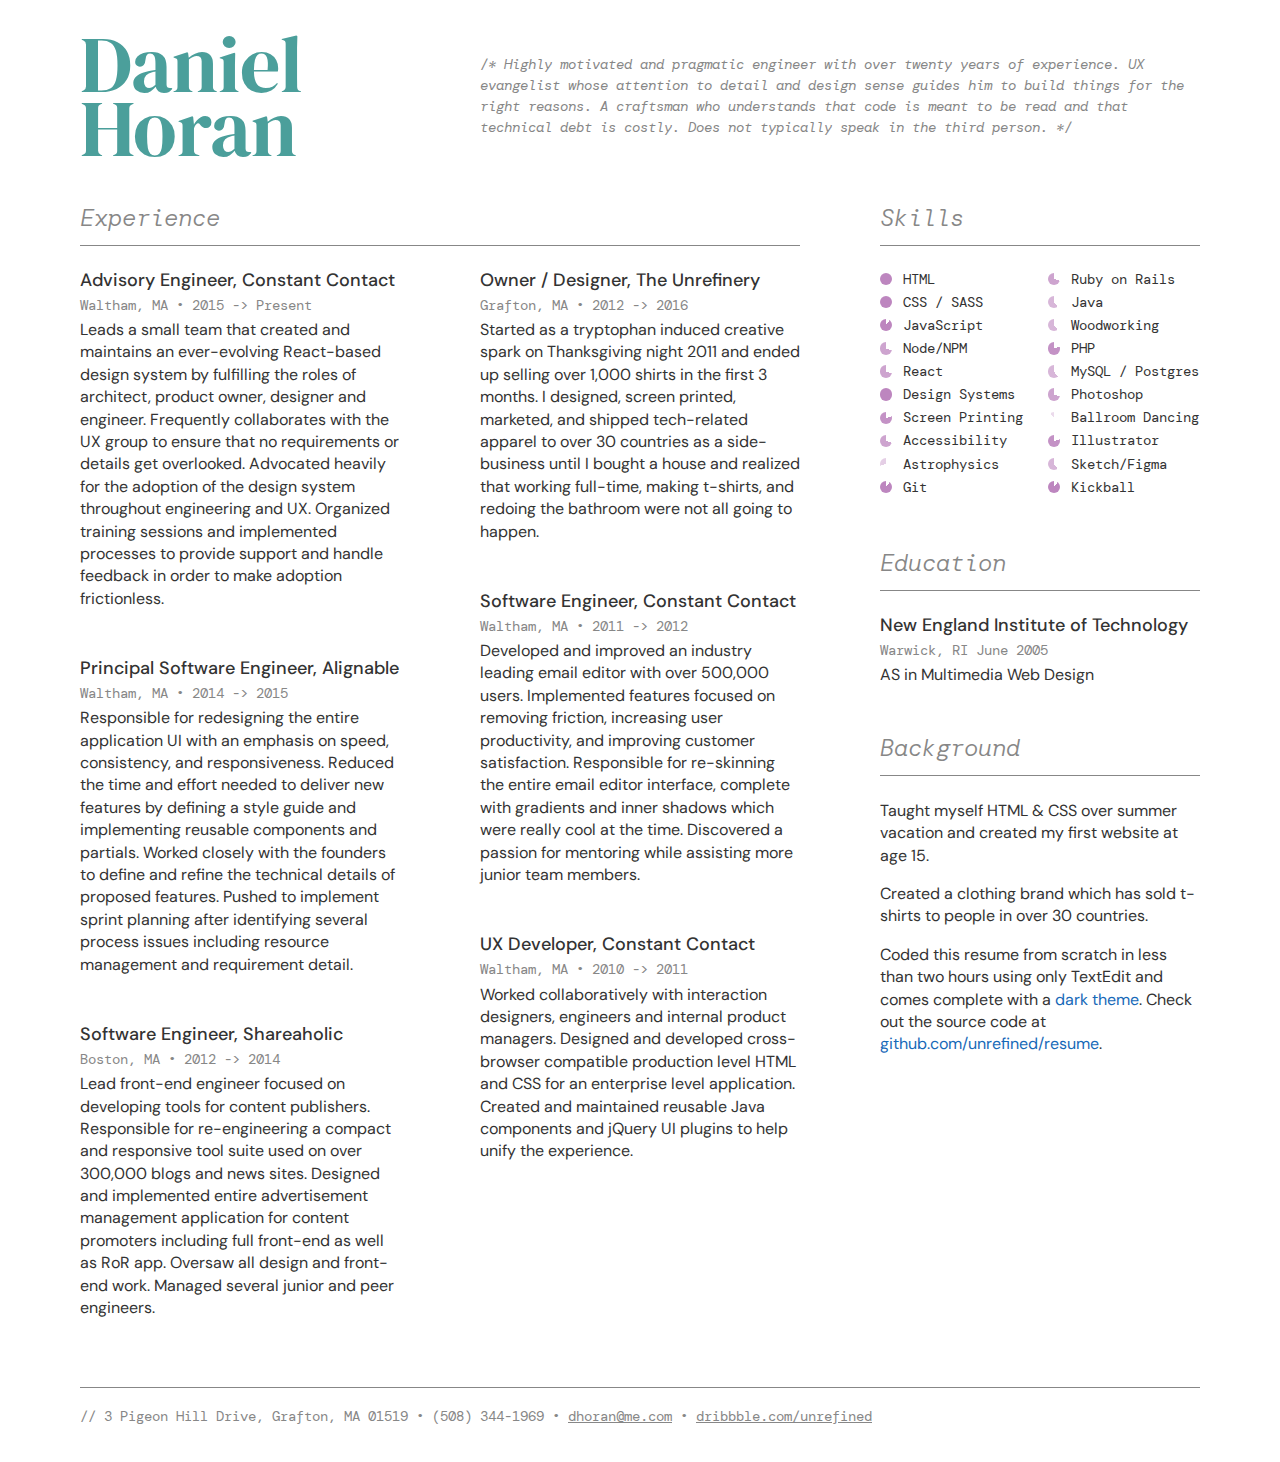
==== commit aff0a232: "more updates" ====
--- a/index.html
+++ b/index.html
@@ -36,7 +36,7 @@
   <body>
     <div class="grid-container">
       <h1 class="name" onClick="switchTheme(event)">Daniel <span>Horan</span></h1>
-      <blockquote class="quote">/* Highly motivated and pragmatic engineer with over twenty years of experience. UX evangelist whose attention to detail and design sense guides him to build things for the right reasons. A craftsman who understands that code is meant to be read and that technical debt is costly. A person who does not typically speak in the third person. */
+      <blockquote class="quote">/* Highly motivated and pragmatic engineer with over twenty years of experience. UX evangelist whose attention to detail and design sense guides him to build things for the right reasons. A craftsman who understands that code is meant to be read and that technical debt is costly. Does not typically speak in the third person. */
       </blockquote>
       <main class="main">
         <section>
@@ -124,7 +124,7 @@
           <ul class="bio">
             <li>Taught myself HTML & CSS over summer vacation and created my first website at age 15.</li>
             <li>Created a clothing brand which has sold t-shirts to people in over 30 countries.</li>
-            <li>Coded this resume from scratch in less than two hours using only TextEdit. Check out the source code at <a href="https://github.com/unrefined/resume">github.com/unrefined/resume</a>. It even has a <span class="link" id="toggle" onclick="switchTheme(event, true)">dark theme</span></li>
+            <li>Coded this resume from scratch in less than two hours using only TextEdit and comes complete with a <span class="link" id="toggle" onclick="switchTheme(event, true)">dark theme</span>. Check out the source code at <a href="https://github.com/unrefined/resume">github.com/unrefined/resume</a>.</li>
           </ul>
         </section>
 
--- a/main.css
+++ b/main.css
@@ -327,5 +327,10 @@
       "main main main main aside aside"
       "footer footer footer footer footer footer";
   }
-}
-
+
+  footer a, .link {
+    color: inherit;
+    text-decoration: none;
+  }
+}
+
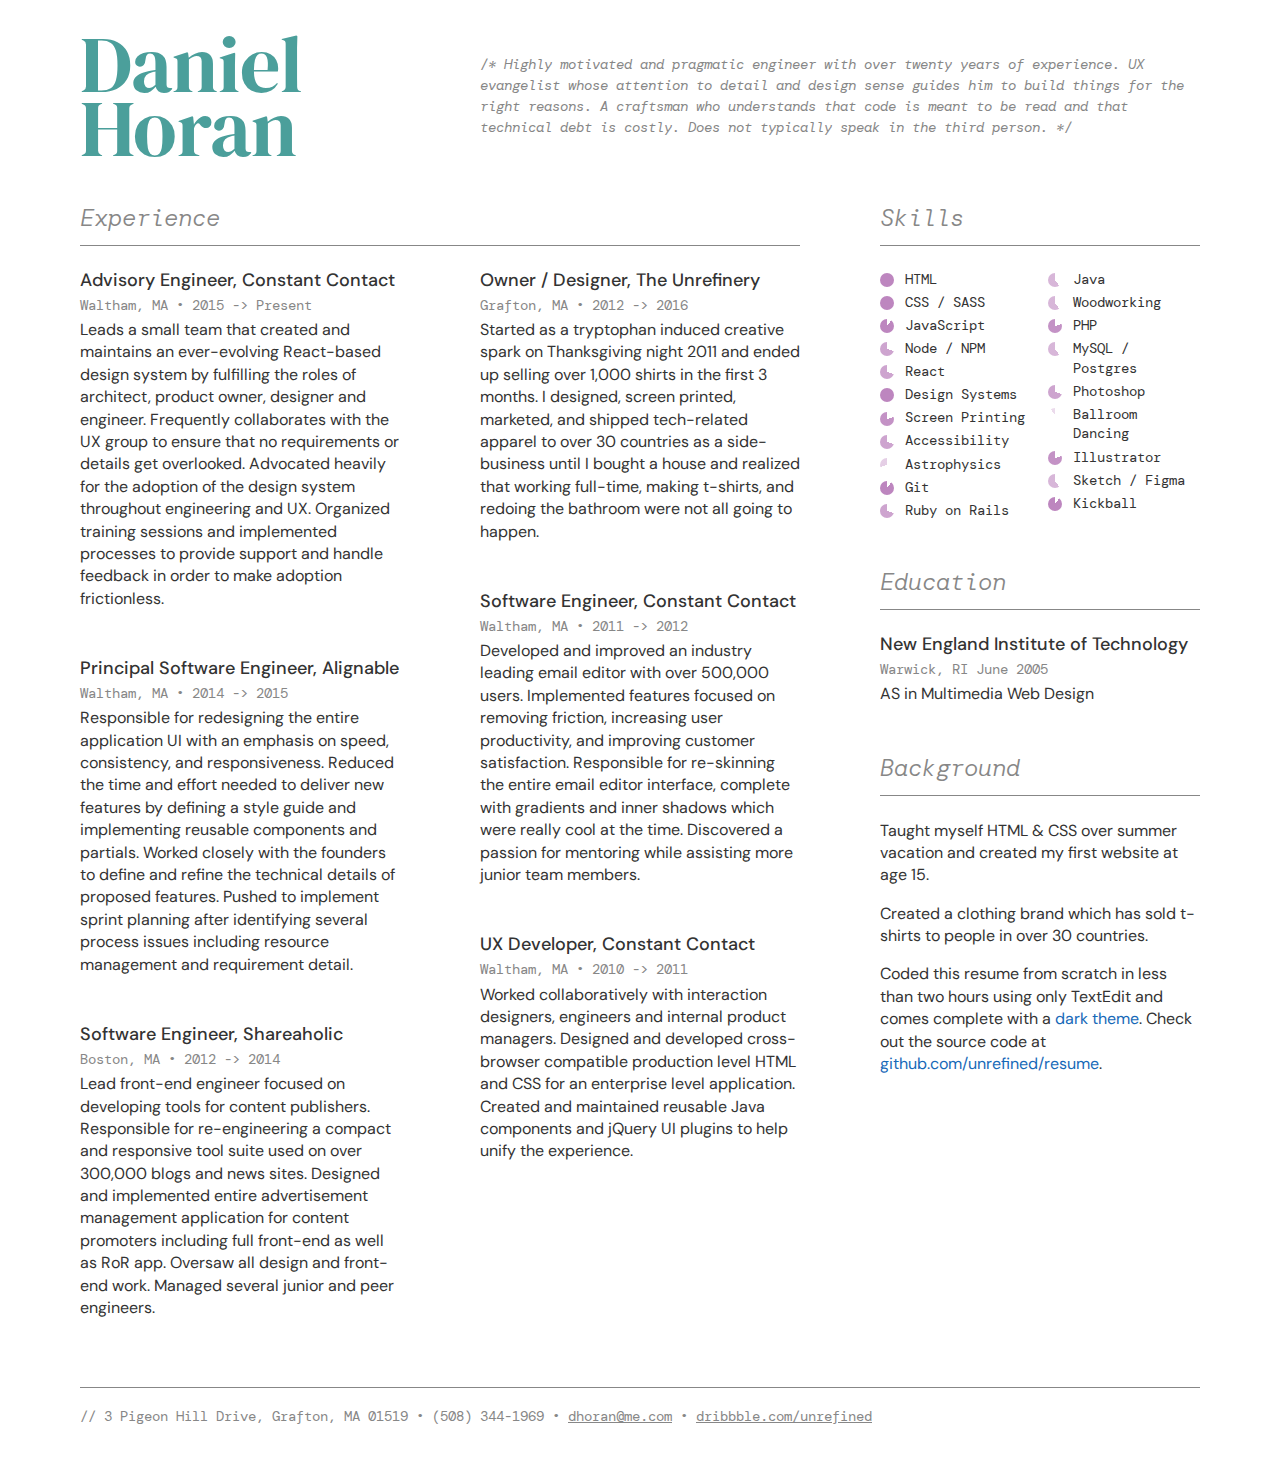
==== commit d9e4aa02: "update PDF" ====
--- a/index.html
+++ b/index.html
@@ -90,7 +90,7 @@
             <li data-proficiency="100">HTML</li>
             <li data-proficiency="100">CSS / SASS</li>
             <li data-proficiency="90">JavaScript</li>
-            <li data-proficiency="70">Node/NPM</li>
+            <li data-proficiency="70">Node / NPM</li>
             <li data-proficiency="70">React</li>
             <li data-proficiency="100">Design Systems</li>
             <li data-proficiency="80">Screen Printing</li>
@@ -105,7 +105,7 @@
             <li data-proficiency="70">Photoshop</li>
             <li data-proficiency="10">Ballroom Dancing</li>
             <li data-proficiency="80">Illustrator</li>
-            <li data-proficiency="60">Sketch/Figma</li>
+            <li data-proficiency="60">Sketch / Figma</li>
             <li data-proficiency="90">Kickball</li>
           </ul>
         </section>
--- a/main.css
+++ b/main.css
@@ -213,9 +213,9 @@
   content: "";
   display: block;
   flex: 0 0 auto;
-  width: 1em;
-  height: 1em;
-  border-radius: 50%;
+  width: 14px;
+  height: 14px;
+  border-radius: 10em;
   margin-right: 0.75em;
 }
 
@@ -274,12 +274,6 @@
     margin-bottom: 0.25em;
   }
 
-  [data-proficiency]::before {
-    width: 0.875em;
-    height: 0.875em;
-    margin-right: 0.75em;
-  }
-
   footer > * {
     display: inline;
   }
@@ -332,5 +326,12 @@
     color: inherit;
     text-decoration: none;
   }
-}
-
+
+  [data-proficiency]::before {
+    width: 8px;
+    height: 8px;
+    opacity: 1;
+    top: 0.15rem;
+  }
+}
+
